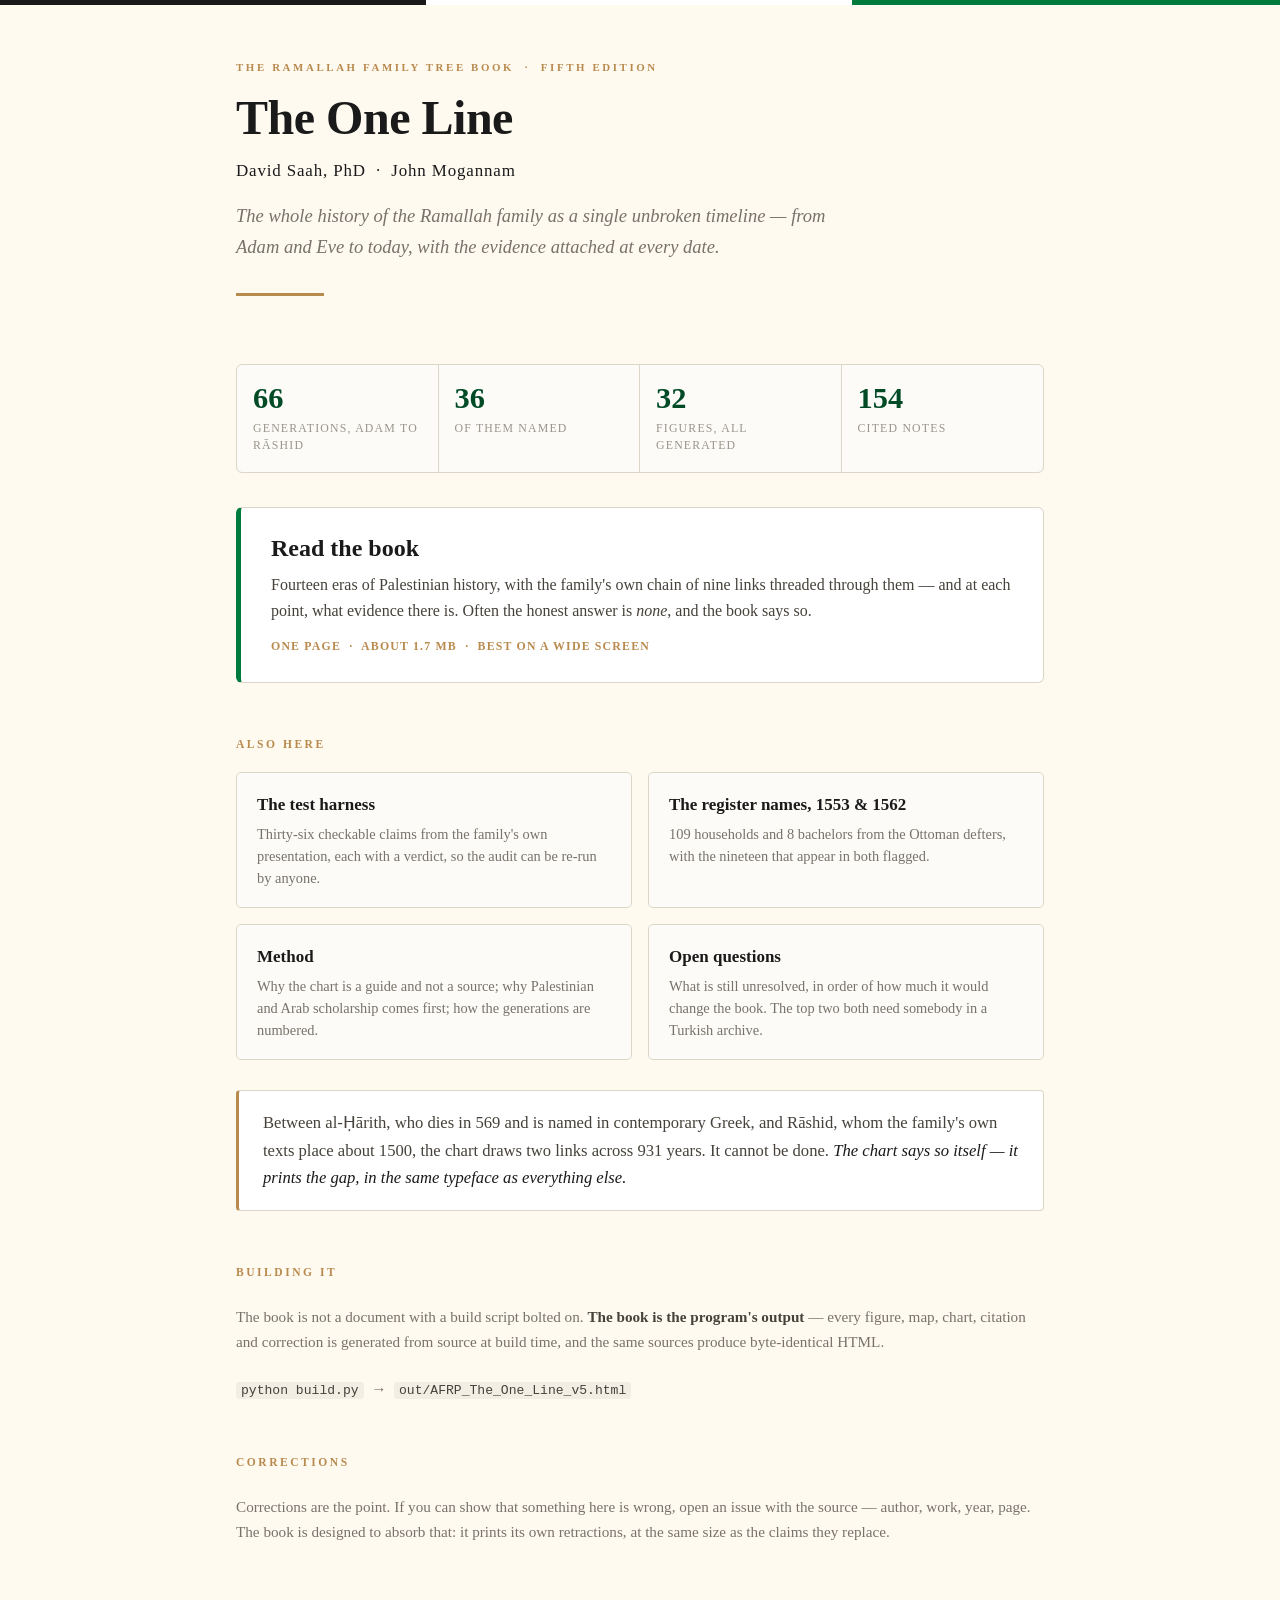
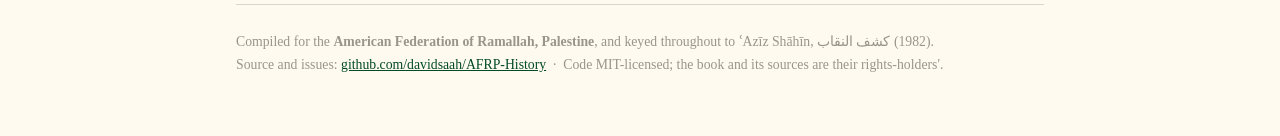
==== index.html @ 7b523f46 "Landing page for GitHub Pages" ====
<!DOCTYPE html>
<html lang="en">
<head>
<meta charset="utf-8">
<meta name="viewport" content="width=device-width,initial-scale=1">
<title>The One Line — The Ramallah Family</title>
<meta name="description" content="The whole history of the Ramallah family as a single unbroken timeline — from Adam and Eve to today, with the evidence attached at every date.">
<meta property="og:title" content="The One Line — The Ramallah Family">
<meta property="og:description" content="Sixty-six generations from Adam to Rāshid al-Ḥaddādīn, thirty-six of them named, thirty with no name at all.">
<meta property="og:type" content="book">
<style>
:root{
  --gold:#B98A4E; --grey:#77726A; --rule:#DCD6C9; --folio:#9A958C;
  --ink:#1A1A1A; --body:#46423B; --dark:#004A26; --green:#007A3D;
  --rust:#A85210; --cream:#FFFAF0; --surf:#FCFBF8;
}
*{box-sizing:border-box}
html{-webkit-text-size-adjust:100%}
body{
  margin:0; background:var(--cream); color:var(--body);
  font:17px/1.65 "Times New Roman",Times,serif;
}
.bar{height:5px;background:linear-gradient(90deg,var(--ink) 0 33.3%,#fff 33.3% 66.6%,var(--green) 66.6%)}
.wrap{max-width:860px;margin:0 auto;padding:0 26px}
header{padding:54px 0 30px}
.kicker{font-size:.68rem;letter-spacing:.24em;text-transform:uppercase;color:var(--gold);font-weight:700}
h1{font-size:3rem;line-height:1.05;margin:16px 0 0;color:var(--ink);font-weight:700;letter-spacing:-.01em}
.byline{margin:14px 0 0;font-size:1.06rem;letter-spacing:.05em;color:var(--ink)}
.sub{margin:16px 0 0;font-size:1.16rem;font-style:italic;color:var(--grey);max-width:34em}
.rule{height:3px;width:88px;background:var(--gold);margin:30px 0 0;border:0}

.stats{display:grid;grid-template-columns:repeat(4,1fr);gap:0;margin:38px 0 0;
  border:1px solid var(--rule);border-radius:6px;background:var(--surf);overflow:hidden}
.stat{padding:18px 16px;border-right:1px solid var(--rule)}
.stat:last-child{border-right:0}
.stat b{display:block;font-size:1.9rem;line-height:1;color:var(--dark)}
.stat span{display:block;margin-top:7px;font-size:.74rem;letter-spacing:.1em;
  text-transform:uppercase;color:var(--folio);line-height:1.45}

.cta{display:block;margin:34px 0 0;padding:26px 30px;background:#fff;
  border:1px solid var(--rule);border-left:5px solid var(--green);border-radius:6px;
  text-decoration:none;color:inherit;transition:border-color .15s,transform .15s}
.cta:hover{border-left-color:var(--gold);transform:translateX(2px)}
.cta .t{font-size:1.5rem;font-weight:700;color:var(--ink);line-height:1.2}
.cta .d{margin-top:9px;color:var(--body);font-size:1rem}
.cta .m{margin-top:12px;font-size:.74rem;letter-spacing:.1em;text-transform:uppercase;color:var(--gold);font-weight:700}

h2{font-size:.72rem;letter-spacing:.22em;text-transform:uppercase;color:var(--gold);
  margin:52px 0 0;font-weight:700}
.grid{display:grid;grid-template-columns:1fr 1fr;gap:16px;margin:18px 0 0}
.card{display:block;padding:18px 20px;background:var(--surf);border:1px solid var(--rule);
  border-radius:5px;text-decoration:none;color:inherit}
.card:hover{border-color:var(--gold)}
.card .t{font-weight:700;color:var(--ink)}
.card .d{margin-top:5px;font-size:.9rem;color:var(--grey);line-height:1.5}

.note{margin:22px 0 0;font-size:.95rem;color:var(--grey)}
.note b{color:var(--body)}
blockquote{margin:30px 0 0;padding:18px 24px;background:#fff;border:1px solid var(--rule);
  border-left:3px solid var(--gold);border-radius:4px;font-size:1.04rem;color:var(--body)}
blockquote i{color:var(--ink)}
footer{margin:60px 0 0;padding:26px 0 60px;border-top:1px solid var(--rule);
  font-size:.86rem;color:var(--folio)}
footer a{color:var(--dark)}
code{font:.86em ui-monospace,SFMono-Regular,Menlo,monospace;background:#F2EEE4;
  padding:1px 5px;border-radius:3px;color:var(--body)}
.ar{font-family:"Times New Roman",Times,serif;direction:rtl;unicode-bidi:isolate}
@media(max-width:720px){
  h1{font-size:2.2rem}
  .stats{grid-template-columns:1fr 1fr}
  .stat{border-bottom:1px solid var(--rule)}
  .stat:nth-child(2){border-right:0}
  .grid{grid-template-columns:1fr}
}
</style>
</head>
<body>
<div class="bar"></div>
<div class="wrap">

<header>
  <div class="kicker">The Ramallah Family Tree Book &nbsp;·&nbsp; Fifth Edition</div>
  <h1>The One Line</h1>
  <p class="byline">David Saah, PhD &nbsp;·&nbsp; John Mogannam</p>
  <p class="sub">The whole history of the Ramallah family as a single unbroken timeline —
  from Adam and Eve to today, with the evidence attached at every date.</p>
  <hr class="rule">
</header>

<div class="stats">
  <div class="stat"><b>66</b><span>generations, Adam to Rāshid</span></div>
  <div class="stat"><b>36</b><span>of them named</span></div>
  <div class="stat"><b>32</b><span>figures, all generated</span></div>
  <div class="stat"><b>154</b><span>cited notes</span></div>
</div>

<a class="cta" href="out/AFRP_The_One_Line_v5.html">
  <div class="t">Read the book</div>
  <div class="d">Fourteen eras of Palestinian history, with the family's own chain of nine
  links threaded through them — and at each point, what evidence there is. Often the honest
  answer is <i>none</i>, and the book says so.</div>
  <div class="m">One page &nbsp;·&nbsp; about 1.7 MB &nbsp;·&nbsp; best on a wide screen</div>
</a>

<h2>Also here</h2>
<div class="grid">
  <a class="card" href="out/AFRP_Timeline_Test_v1.html">
    <div class="t">The test harness</div>
    <div class="d">Thirty-six checkable claims from the family's own presentation, each with a
    verdict, so the audit can be re-run by anyone.</div>
  </a>
  <a class="card" href="data/AFRP_Register_Names_1553_1562.csv">
    <div class="t">The register names, 1553 &amp; 1562</div>
    <div class="d">109 households and 8 bachelors from the Ottoman defters, with the nineteen
    that appear in both flagged.</div>
  </a>
  <a class="card" href="docs/METHOD.md">
    <div class="t">Method</div>
    <div class="d">Why the chart is a guide and not a source; why Palestinian and Arab
    scholarship comes first; how the generations are numbered.</div>
  </a>
  <a class="card" href="docs/OPEN_QUESTIONS.md">
    <div class="t">Open questions</div>
    <div class="d">What is still unresolved, in order of how much it would change the book.
    The top two both need somebody in a Turkish archive.</div>
  </a>
</div>

<blockquote>
Between al-Ḥārith, who dies in 569 and is named in contemporary Greek, and Rāshid, whom the
family's own texts place about 1500, the chart draws two links across 931 years. It cannot be
done. <i>The chart says so itself — it prints the gap, in the same typeface as everything
else.</i>
</blockquote>

<h2>Building it</h2>
<p class="note">The book is not a document with a build script bolted on. <b>The book is the
program's output</b> — every figure, map, chart, citation and correction is generated from
source at build time, and the same sources produce byte-identical HTML.</p>
<p class="note"><code>python build.py</code> &nbsp;→&nbsp; <code>out/AFRP_The_One_Line_v5.html</code></p>

<h2>Corrections</h2>
<p class="note">Corrections are the point. If you can show that something here is wrong, open an
issue with the source — author, work, year, page. The book is designed to absorb that: it prints
its own retractions, at the same size as the claims they replace.</p>

<footer>
  Compiled for the <b>American Federation of Ramallah, Palestine</b>, and keyed throughout to
  ʿAzīz Shāhīn, <span class="ar">كشف النقاب</span> (1982).<br>
  Source and issues: <a href="https://github.com/davidsaah/AFRP-History">github.com/davidsaah/AFRP-History</a>
  &nbsp;·&nbsp; Code MIT-licensed; the book and its sources are their rights-holders'.
</footer>

</div>
</body>
</html>
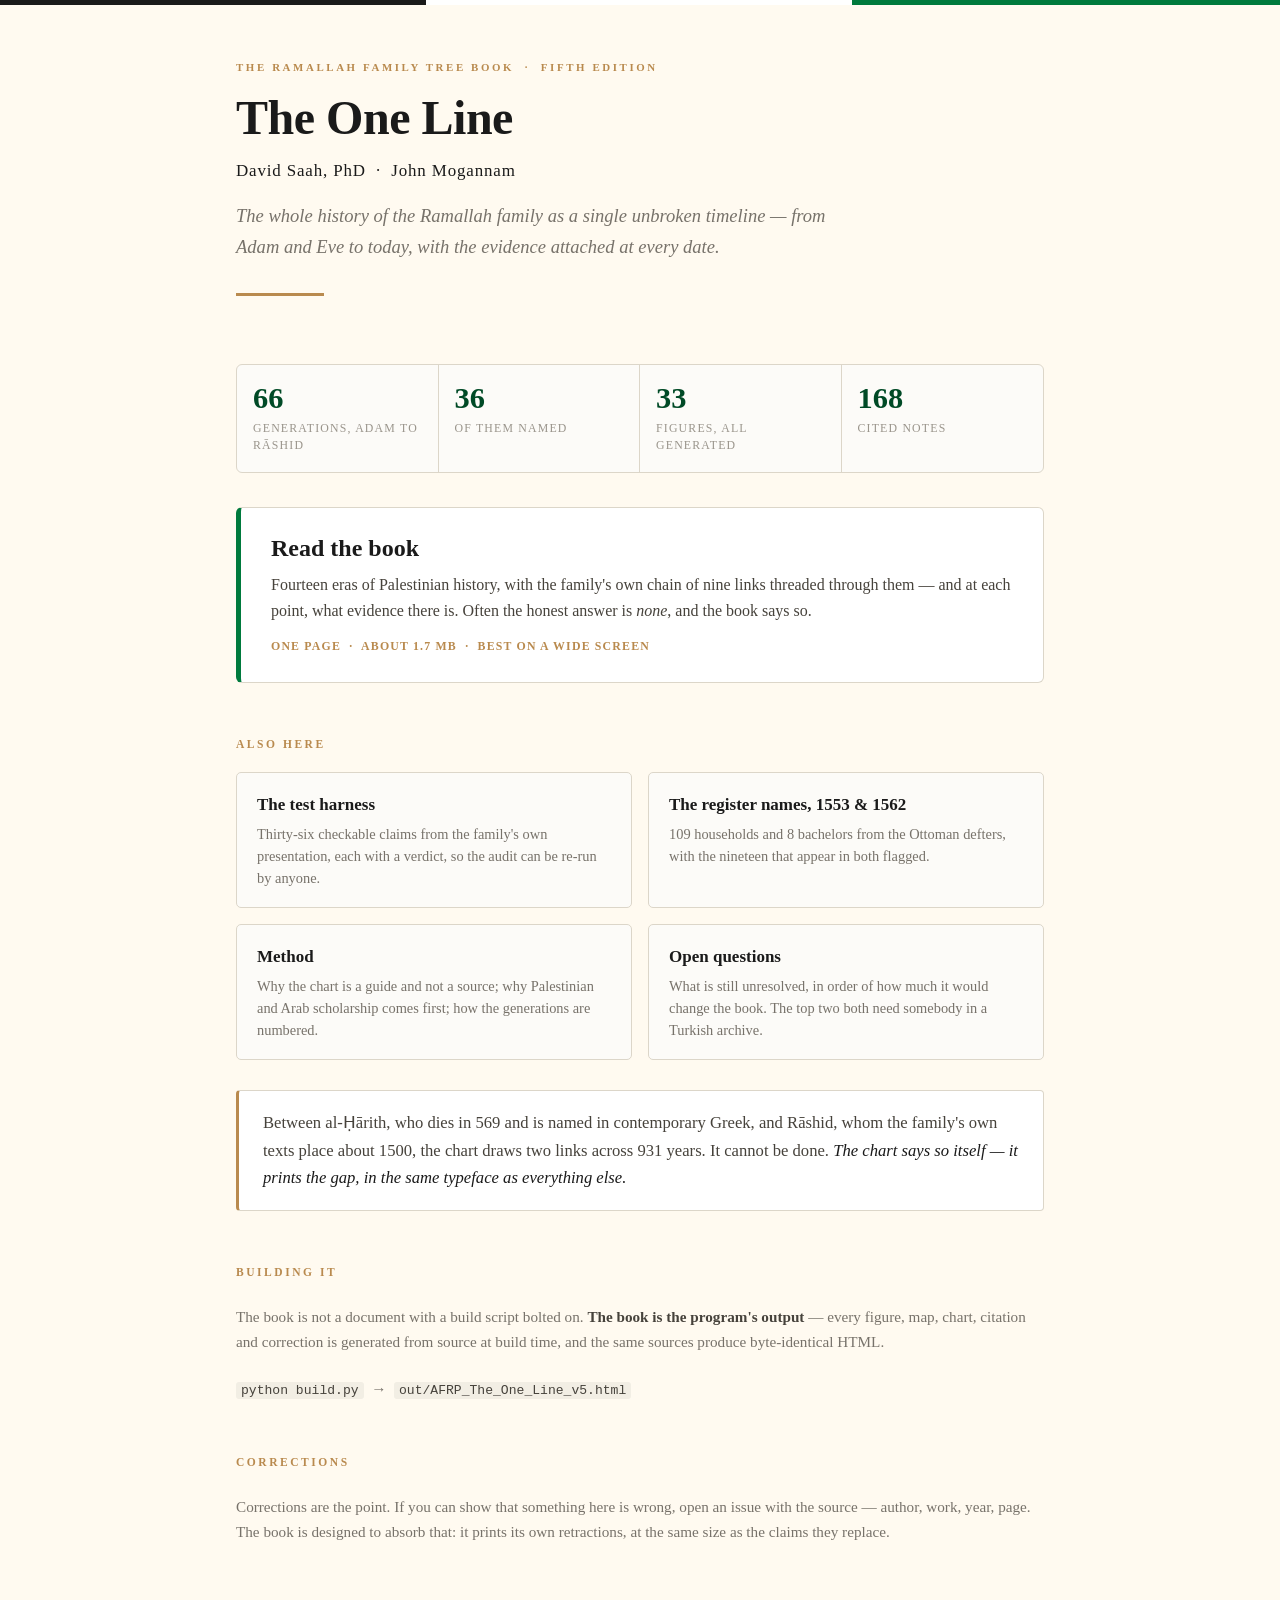
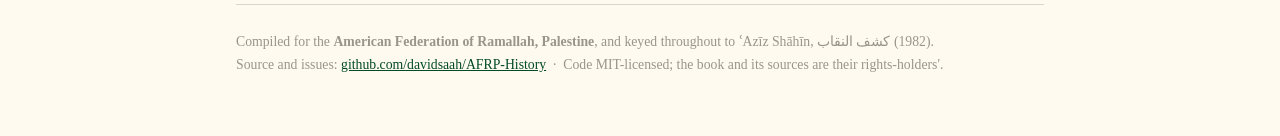
==== commit 47c0405f: "v5.1 - terraces, Jericho re-attributed, Amarna as a labour file, mobile + Pages" ====
--- a/index.html
+++ b/index.html
@@ -90,8 +90,8 @@
 <div class="stats">
   <div class="stat"><b>66</b><span>generations, Adam to Rāshid</span></div>
   <div class="stat"><b>36</b><span>of them named</span></div>
-  <div class="stat"><b>32</b><span>figures, all generated</span></div>
-  <div class="stat"><b>154</b><span>cited notes</span></div>
+  <div class="stat"><b>33</b><span>figures, all generated</span></div>
+  <div class="stat"><b>168</b><span>cited notes</span></div>
 </div>
 
 <a class="cta" href="out/AFRP_The_One_Line_v5.html">
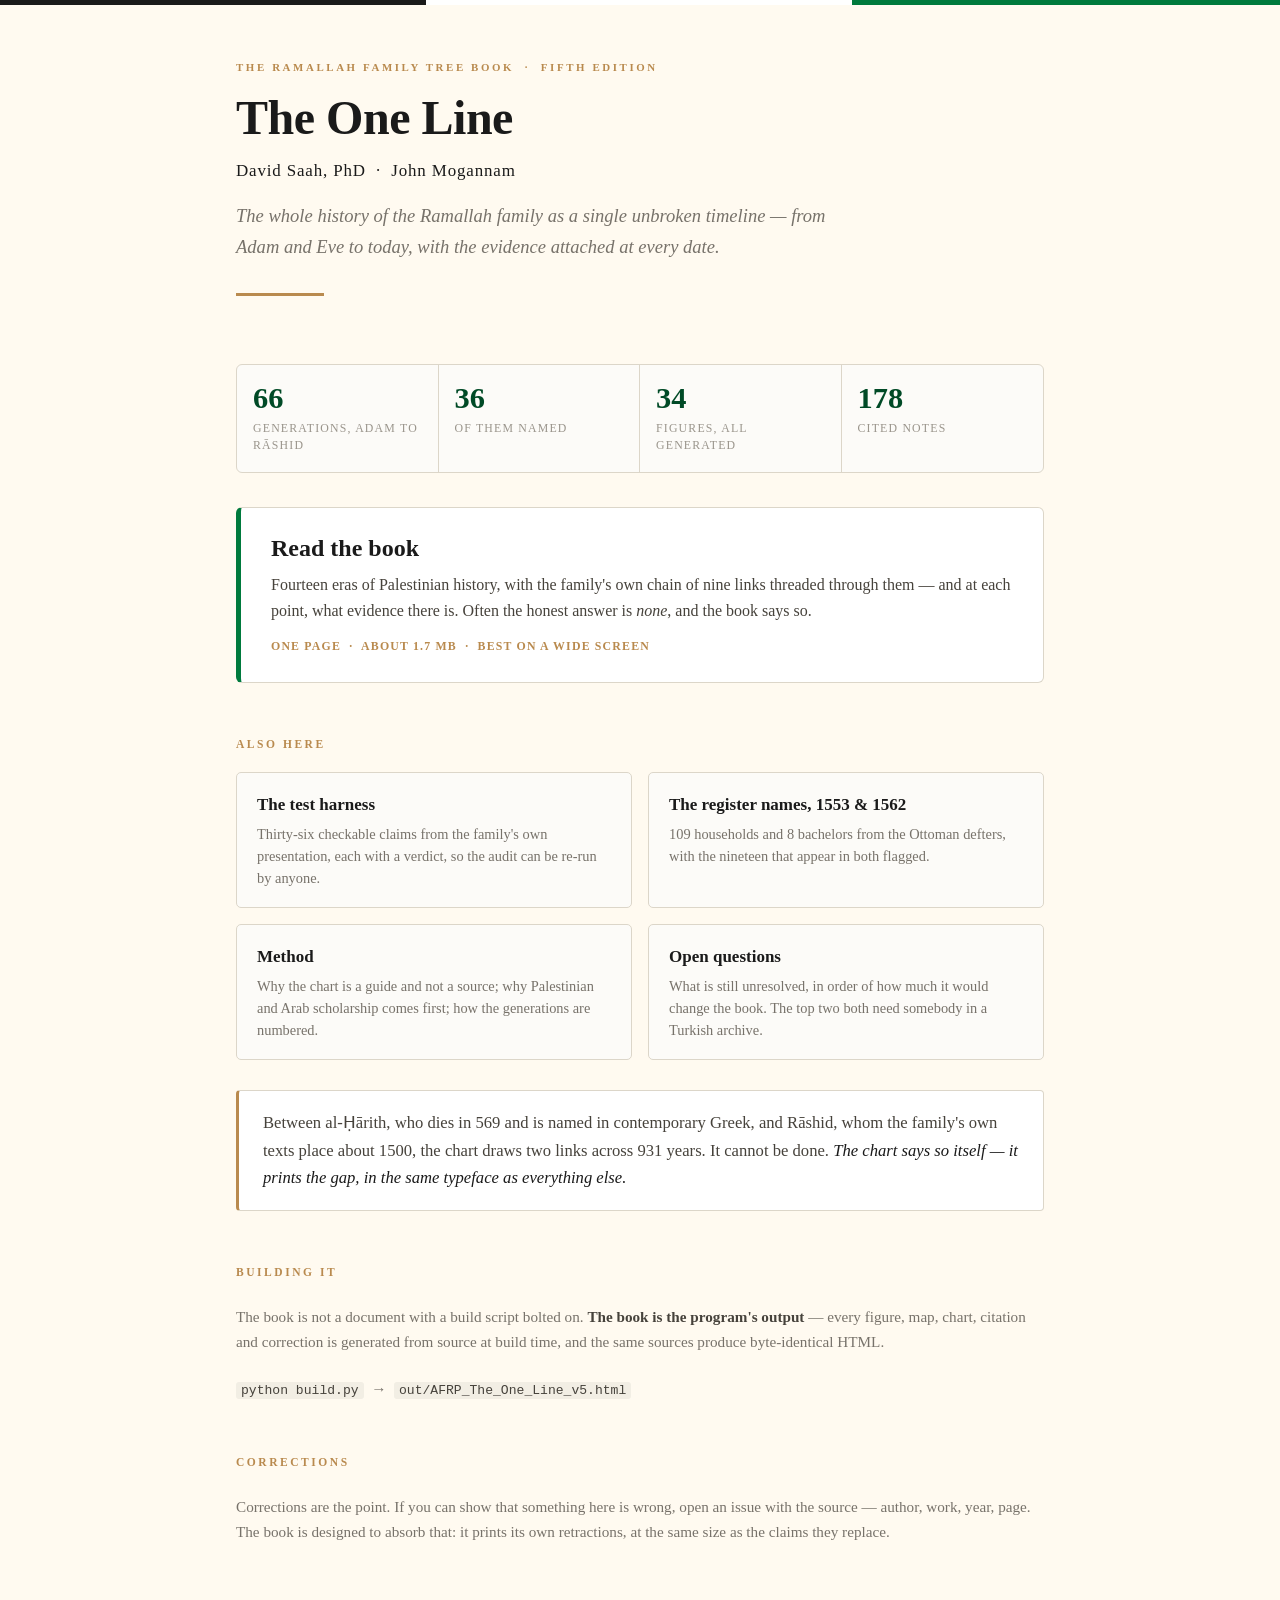
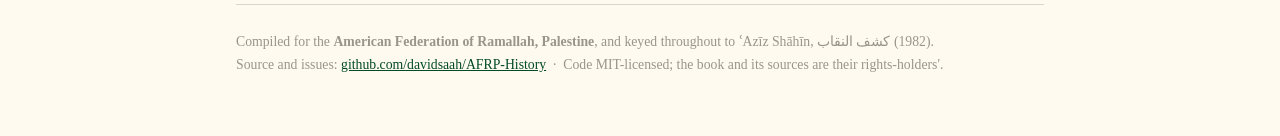
==== commit 6c6d866e: "v5.3 - the two strands, the dam, and the Haram search" ====
--- a/index.html
+++ b/index.html
@@ -90,8 +90,8 @@
 <div class="stats">
   <div class="stat"><b>66</b><span>generations, Adam to Rāshid</span></div>
   <div class="stat"><b>36</b><span>of them named</span></div>
-  <div class="stat"><b>33</b><span>figures, all generated</span></div>
-  <div class="stat"><b>168</b><span>cited notes</span></div>
+  <div class="stat"><b>34</b><span>figures, all generated</span></div>
+  <div class="stat"><b>178</b><span>cited notes</span></div>
 </div>
 
 <a class="cta" href="out/AFRP_The_One_Line_v5.html">
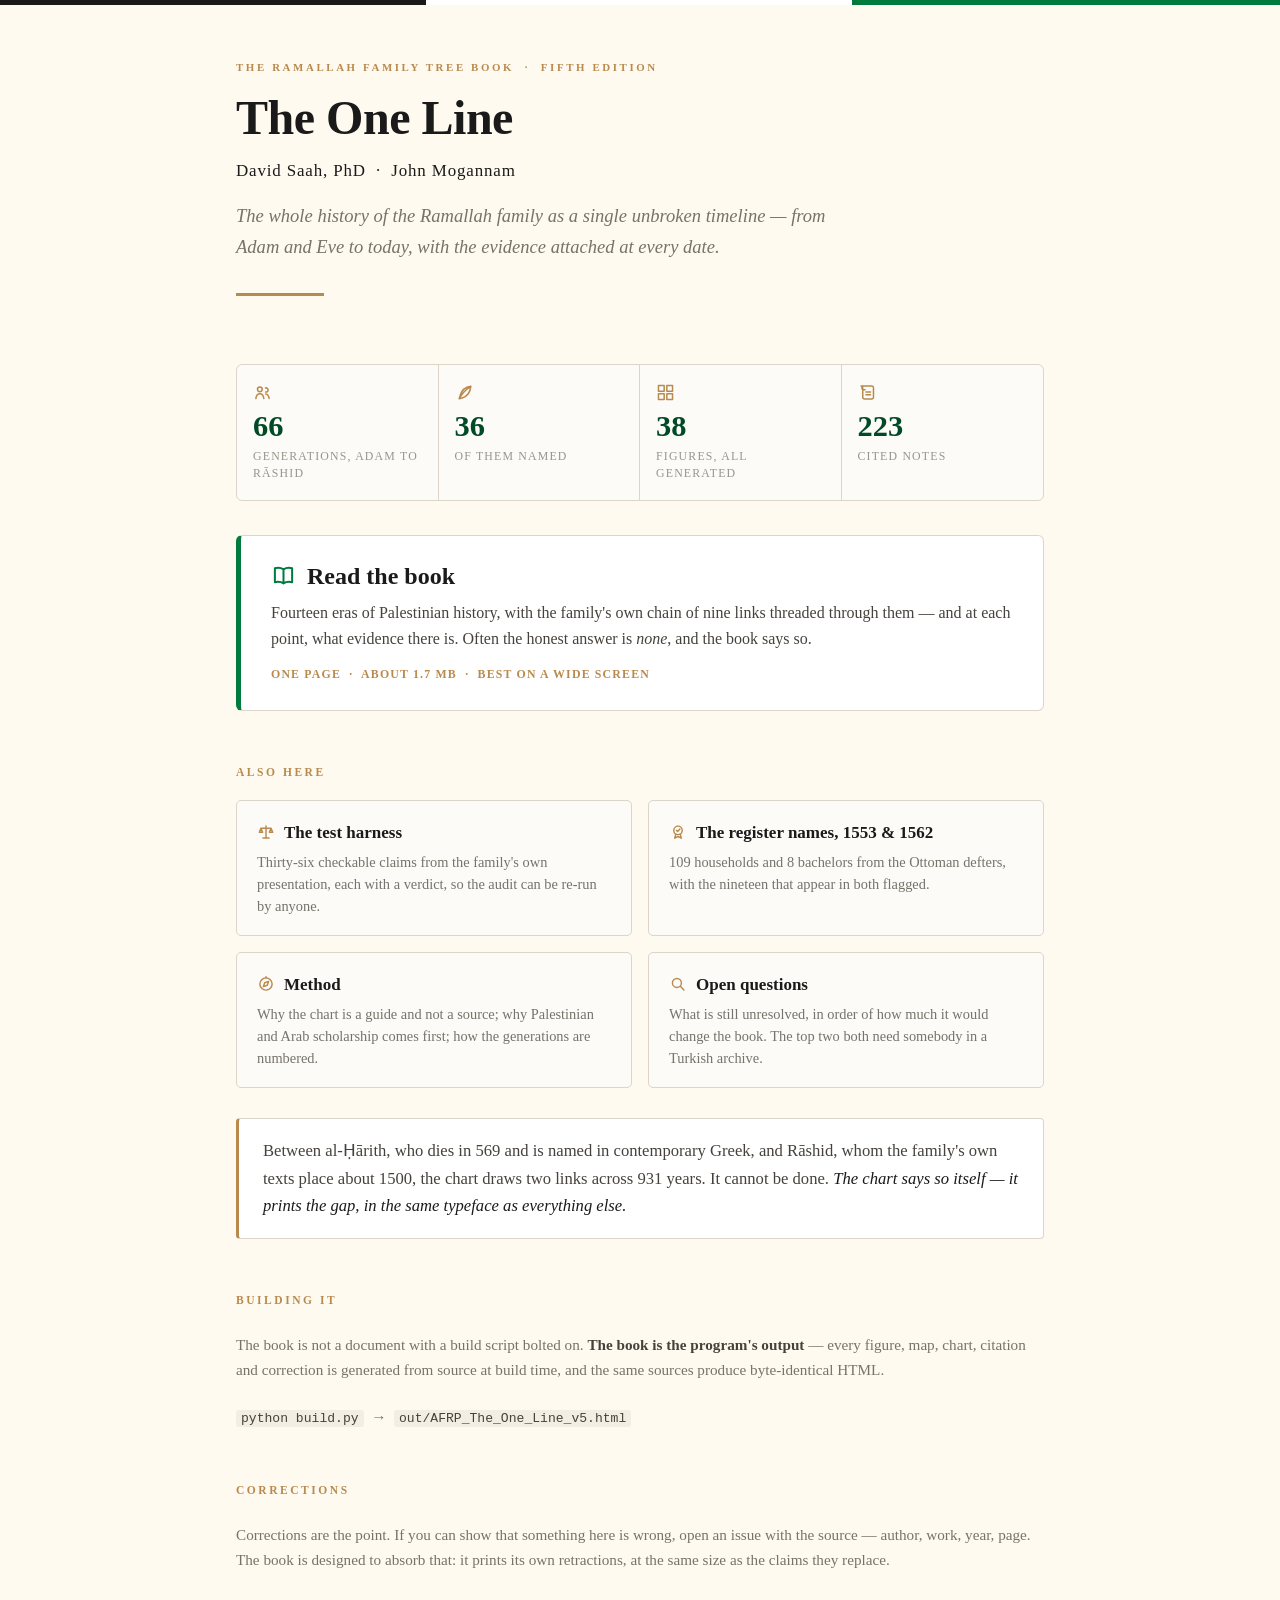
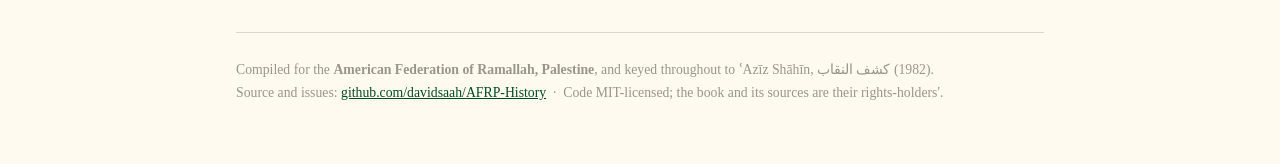
==== commit c433ec88: "v5.5-v5.7 - the Gospels on this ridge, al-Bira, 1834, the camps, an audit, and fourteen open questio" ====
--- a/index.html
+++ b/index.html
@@ -72,9 +72,32 @@
   .stat:nth-child(2){border-right:0}
   .grid{grid-template-columns:1fr}
 }
+
+/* AFRP marks — from the platform prototype. currentColor throughout, so each
+   one takes the colour of the box it sits in; no palette change anywhere. */
+.ic{fill:none;flex:none}
+.stat .ic{display:block;width:19px;height:19px;color:var(--gold);margin:0 0 9px}
+.cta .t .ic{width:25px;height:25px;color:var(--green);margin-right:11px;vertical-align:-.16em;
+  transition:color .15s}
+.cta:hover .t .ic{color:var(--gold)}
+.card .t .ic{width:18px;height:18px;color:var(--gold);margin-right:9px;vertical-align:-.14em;
+  transition:color .15s}
+.card:hover .t .ic{color:var(--dark)}
 </style>
 </head>
 <body>
+<svg xmlns="http://www.w3.org/2000/svg" aria-hidden="true" focusable="false"
+     style="position:absolute;width:0;height:0;overflow:hidden"><defs>
+<symbol id="i-people" viewBox="0 0 20 20"><circle cx="7.2" cy="6.6" r="2.5" fill="none" stroke="currentColor" stroke-width="1.6"/><path d="M3 16.4c.5-3.2 2-5 4.2-5s3.7 1.8 4.2 5M13.2 5.2a2.2 2.2 0 1 1 .1 4.3M13.4 11.6c1.9.3 3.1 1.9 3.6 4.6" fill="none" stroke="currentColor" stroke-width="1.6" stroke-linecap="round"/></symbol>
+<symbol id="i-quill" viewBox="0 0 20 20"><path d="M16.7 3.3C11 3.9 6.8 7.9 5.3 13.5l-.9 3.1 3.1-.9C13.1 14.2 16.1 9.3 16.7 3.3ZM4.4 16.6C8 10.4 11.6 6.9 15 4.9" fill="none" stroke="currentColor" stroke-width="1.6" stroke-linecap="round" stroke-linejoin="round"/></symbol>
+<symbol id="i-grid" viewBox="0 0 20 20"><path d="M2.6 2.6h6v6h-6zM11.4 2.6h6v6h-6zM2.6 11.4h6v6h-6zM11.4 11.4h6v6h-6z" fill="none" stroke="currentColor" stroke-width="1.6" stroke-linejoin="round"/></symbol>
+<symbol id="i-scroll" viewBox="0 0 20 20"><path d="M6 3.2h8.4A1.9 1.9 0 0 1 16.3 5v10a1.8 1.8 0 0 1-1.8 1.8H6.9A1.9 1.9 0 0 1 5 14.9V5A1.9 1.9 0 0 0 3.2 3.2H6a1.9 1.9 0 0 0 0 3.8h1.4M8.4 9.4h4.8M8.4 12.4h4.8" fill="none" stroke="currentColor" stroke-width="1.6" stroke-linecap="round" stroke-linejoin="round"/></symbol>
+<symbol id="i-book" viewBox="0 0 20 20"><path d="M10 5.1C8 3.8 5.4 3.6 3.1 4.2v11.2c2.3-.6 4.9-.4 6.9.9 2-1.3 4.6-1.5 6.9-.9V4.2C14.6 3.6 12 3.8 10 5.1Zm0 0v11.2" fill="none" stroke="currentColor" stroke-width="1.6" stroke-linecap="round" stroke-linejoin="round"/></symbol>
+<symbol id="i-scales" viewBox="0 0 20 20"><path d="M10 3.4v13.2M6.6 16.6h6.8M4.4 5.8h11.2M4.4 5.8l-1.9 4.4h3.8ZM15.6 5.8l-1.9 4.4h3.8Z" fill="none" stroke="currentColor" stroke-width="1.6" stroke-linecap="round" stroke-linejoin="round"/></symbol>
+<symbol id="i-seal" viewBox="0 0 20 20"><circle cx="10" cy="8.2" r="4.7" fill="none" stroke="currentColor" stroke-width="1.6"/><path d="m7.5 12.3-1.2 4.6 3.7-1.9 3.7 1.9-1.2-4.6M8.2 8.1l1.4 1.4 2.5-2.8" fill="none" stroke="currentColor" stroke-width="1.6" stroke-linecap="round" stroke-linejoin="round"/></symbol>
+<symbol id="i-compass" viewBox="0 0 20 20"><circle cx="10" cy="10" r="6.8" fill="none" stroke="currentColor" stroke-width="1.6"/><path d="m12.9 7.1-1.5 4.3-4.3 1.5 1.5-4.3ZM10 2v1.4" fill="none" stroke="currentColor" stroke-width="1.6" stroke-linecap="round" stroke-linejoin="round"/></symbol>
+<symbol id="i-search" viewBox="0 0 20 20"><circle cx="8.8" cy="8.8" r="5" fill="none" stroke="currentColor" stroke-width="1.6"/><path d="m12.6 12.6 4 4" fill="none" stroke="currentColor" stroke-width="1.6" stroke-linecap="round"/></symbol>
+</defs></svg>
 <div class="bar"></div>
 <div class="wrap">
 
@@ -88,14 +111,14 @@
 </header>
 
 <div class="stats">
-  <div class="stat"><b>66</b><span>generations, Adam to Rāshid</span></div>
-  <div class="stat"><b>36</b><span>of them named</span></div>
-  <div class="stat"><b>34</b><span>figures, all generated</span></div>
-  <div class="stat"><b>178</b><span>cited notes</span></div>
+  <div class="stat"><svg class="ic"><use href="#i-people"/></svg><b>66</b><span>generations, Adam to Rāshid</span></div>
+  <div class="stat"><svg class="ic"><use href="#i-quill"/></svg><b>36</b><span>of them named</span></div>
+  <div class="stat"><svg class="ic"><use href="#i-grid"/></svg><b>38</b><span>figures, all generated</span></div>
+  <div class="stat"><svg class="ic"><use href="#i-scroll"/></svg><b>223</b><span>cited notes</span></div>
 </div>
 
 <a class="cta" href="out/AFRP_The_One_Line_v5.html">
-  <div class="t">Read the book</div>
+  <div class="t"><svg class="ic"><use href="#i-book"/></svg>Read the book</div>
   <div class="d">Fourteen eras of Palestinian history, with the family's own chain of nine
   links threaded through them — and at each point, what evidence there is. Often the honest
   answer is <i>none</i>, and the book says so.</div>
@@ -105,22 +128,22 @@
 <h2>Also here</h2>
 <div class="grid">
   <a class="card" href="out/AFRP_Timeline_Test_v1.html">
-    <div class="t">The test harness</div>
+    <div class="t"><svg class="ic"><use href="#i-scales"/></svg>The test harness</div>
     <div class="d">Thirty-six checkable claims from the family's own presentation, each with a
     verdict, so the audit can be re-run by anyone.</div>
   </a>
   <a class="card" href="data/AFRP_Register_Names_1553_1562.csv">
-    <div class="t">The register names, 1553 &amp; 1562</div>
+    <div class="t"><svg class="ic"><use href="#i-seal"/></svg>The register names, 1553 &amp; 1562</div>
     <div class="d">109 households and 8 bachelors from the Ottoman defters, with the nineteen
     that appear in both flagged.</div>
   </a>
   <a class="card" href="docs/METHOD.md">
-    <div class="t">Method</div>
+    <div class="t"><svg class="ic"><use href="#i-compass"/></svg>Method</div>
     <div class="d">Why the chart is a guide and not a source; why Palestinian and Arab
     scholarship comes first; how the generations are numbered.</div>
   </a>
   <a class="card" href="docs/OPEN_QUESTIONS.md">
-    <div class="t">Open questions</div>
+    <div class="t"><svg class="ic"><use href="#i-search"/></svg>Open questions</div>
     <div class="d">What is still unresolved, in order of how much it would change the book.
     The top two both need somebody in a Turkish archive.</div>
   </a>
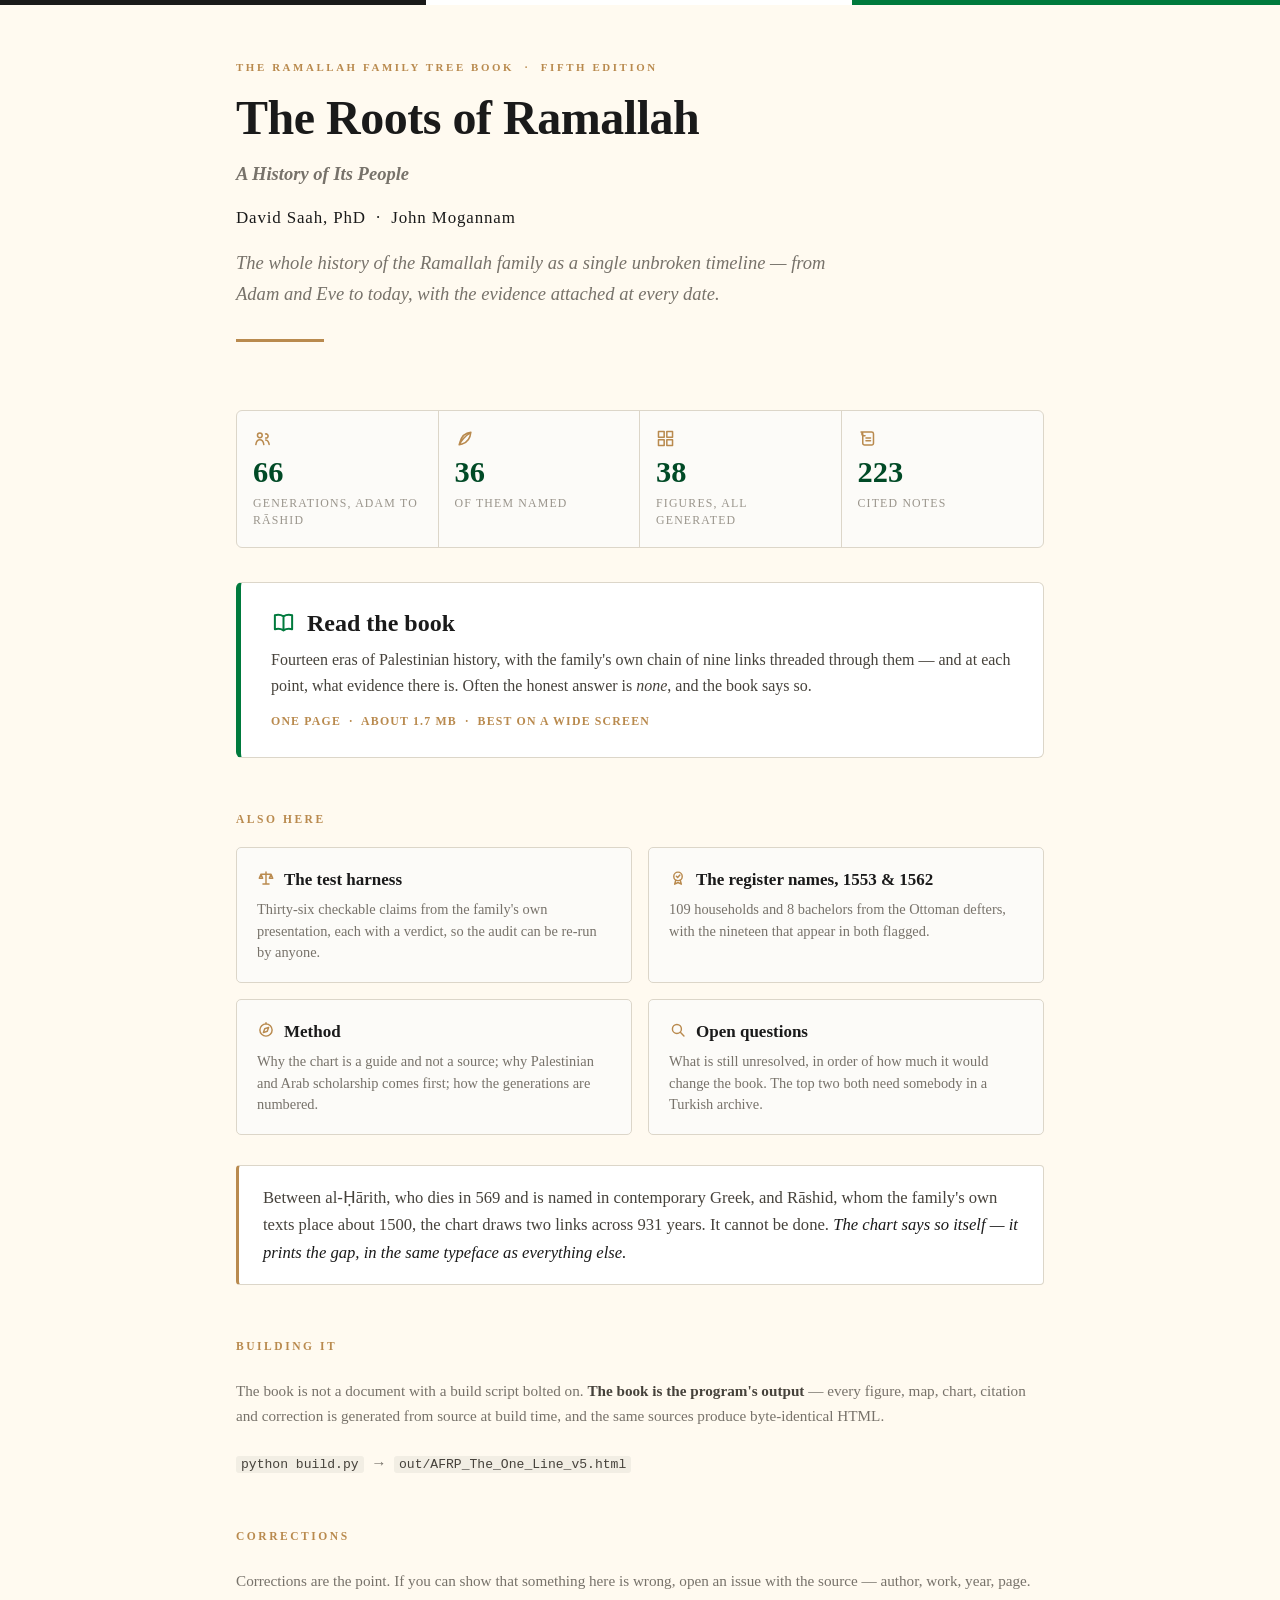
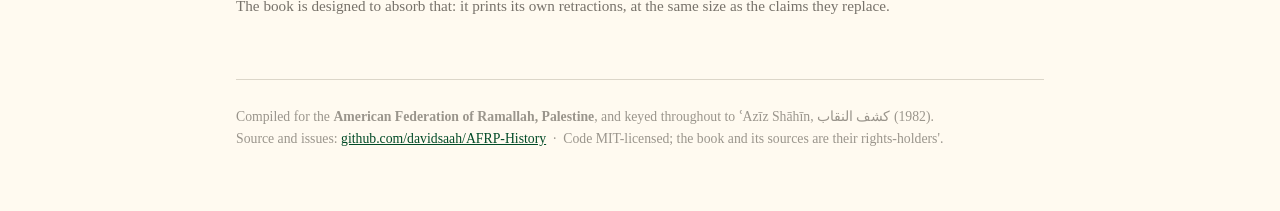
==== commit 42df7ef3: "Retitle the book: The Roots of Ramallah: A History of Its People Formerly "The One Line — The Ramall" ====
--- a/index.html
+++ b/index.html
@@ -3,9 +3,9 @@
 <head>
 <meta charset="utf-8">
 <meta name="viewport" content="width=device-width,initial-scale=1">
-<title>The One Line — The Ramallah Family</title>
+<title>The Roots of Ramallah: A History of Its People</title>
 <meta name="description" content="The whole history of the Ramallah family as a single unbroken timeline — from Adam and Eve to today, with the evidence attached at every date.">
-<meta property="og:title" content="The One Line — The Ramallah Family">
+<meta property="og:title" content="The Roots of Ramallah: A History of Its People">
 <meta property="og:description" content="Sixty-six generations from Adam to Rāshid al-Ḥaddādīn, thirty-six of them named, thirty with no name at all.">
 <meta property="og:type" content="book">
 <style>
@@ -103,7 +103,8 @@
 
 <header>
   <div class="kicker">The Ramallah Family Tree Book &nbsp;·&nbsp; Fifth Edition</div>
-  <h1>The One Line</h1>
+  <h1>The Roots of Ramallah</h1>
+  <p class="sub"><b>A History of Its People</b></p>
   <p class="byline">David Saah, PhD &nbsp;·&nbsp; John Mogannam</p>
   <p class="sub">The whole history of the Ramallah family as a single unbroken timeline —
   from Adam and Eve to today, with the evidence attached at every date.</p>
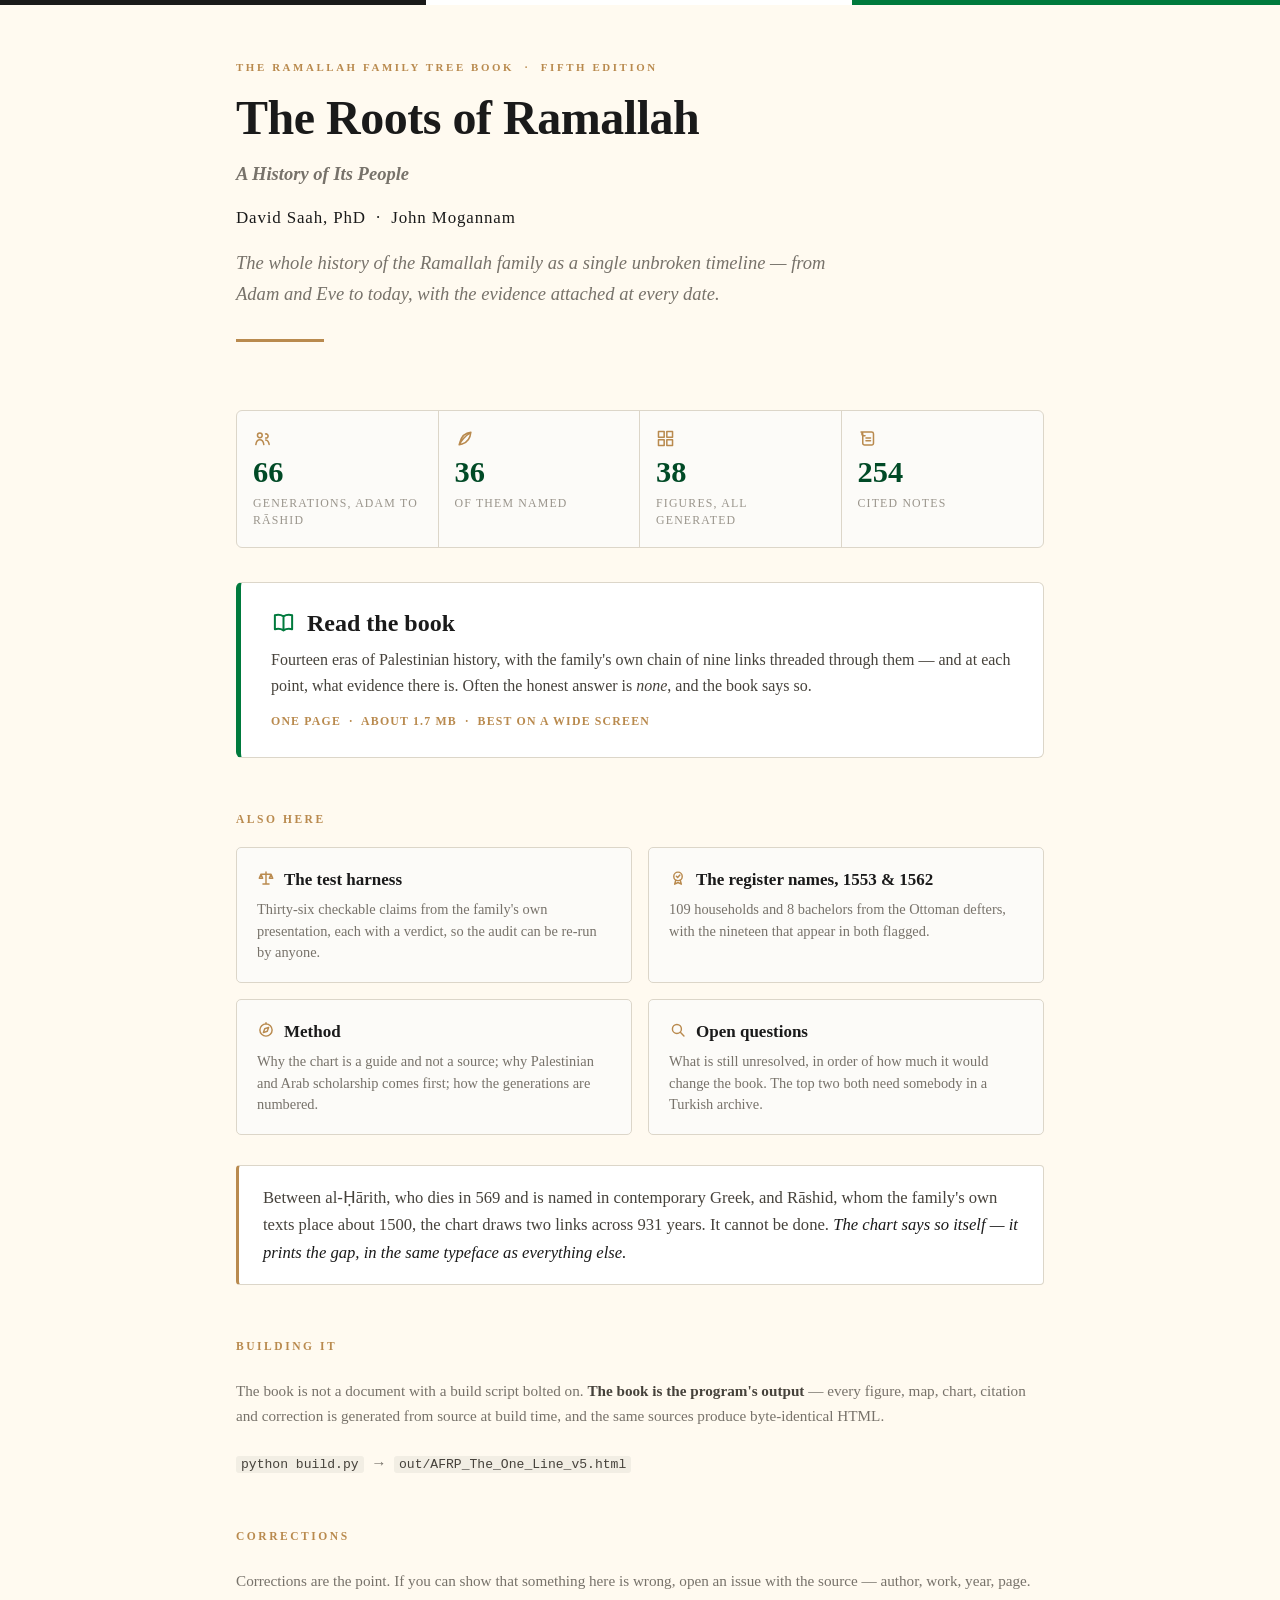
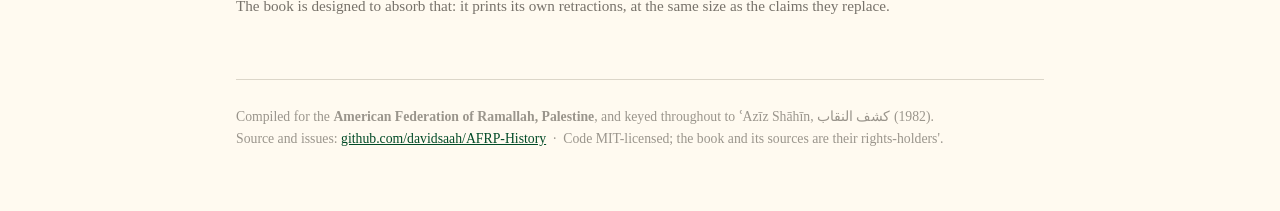
==== commit b3aec55b: "v58: fold in the October research - 1186: the charter pledges an unnamed hamlet near the road to Ram" ====
--- a/index.html
+++ b/index.html
@@ -115,7 +115,7 @@
   <div class="stat"><svg class="ic"><use href="#i-people"/></svg><b>66</b><span>generations, Adam to Rāshid</span></div>
   <div class="stat"><svg class="ic"><use href="#i-quill"/></svg><b>36</b><span>of them named</span></div>
   <div class="stat"><svg class="ic"><use href="#i-grid"/></svg><b>38</b><span>figures, all generated</span></div>
-  <div class="stat"><svg class="ic"><use href="#i-scroll"/></svg><b>223</b><span>cited notes</span></div>
+  <div class="stat"><svg class="ic"><use href="#i-scroll"/></svg><b>254</b><span>cited notes</span></div>
 </div>
 
 <a class="cta" href="out/AFRP_The_One_Line_v5.html">
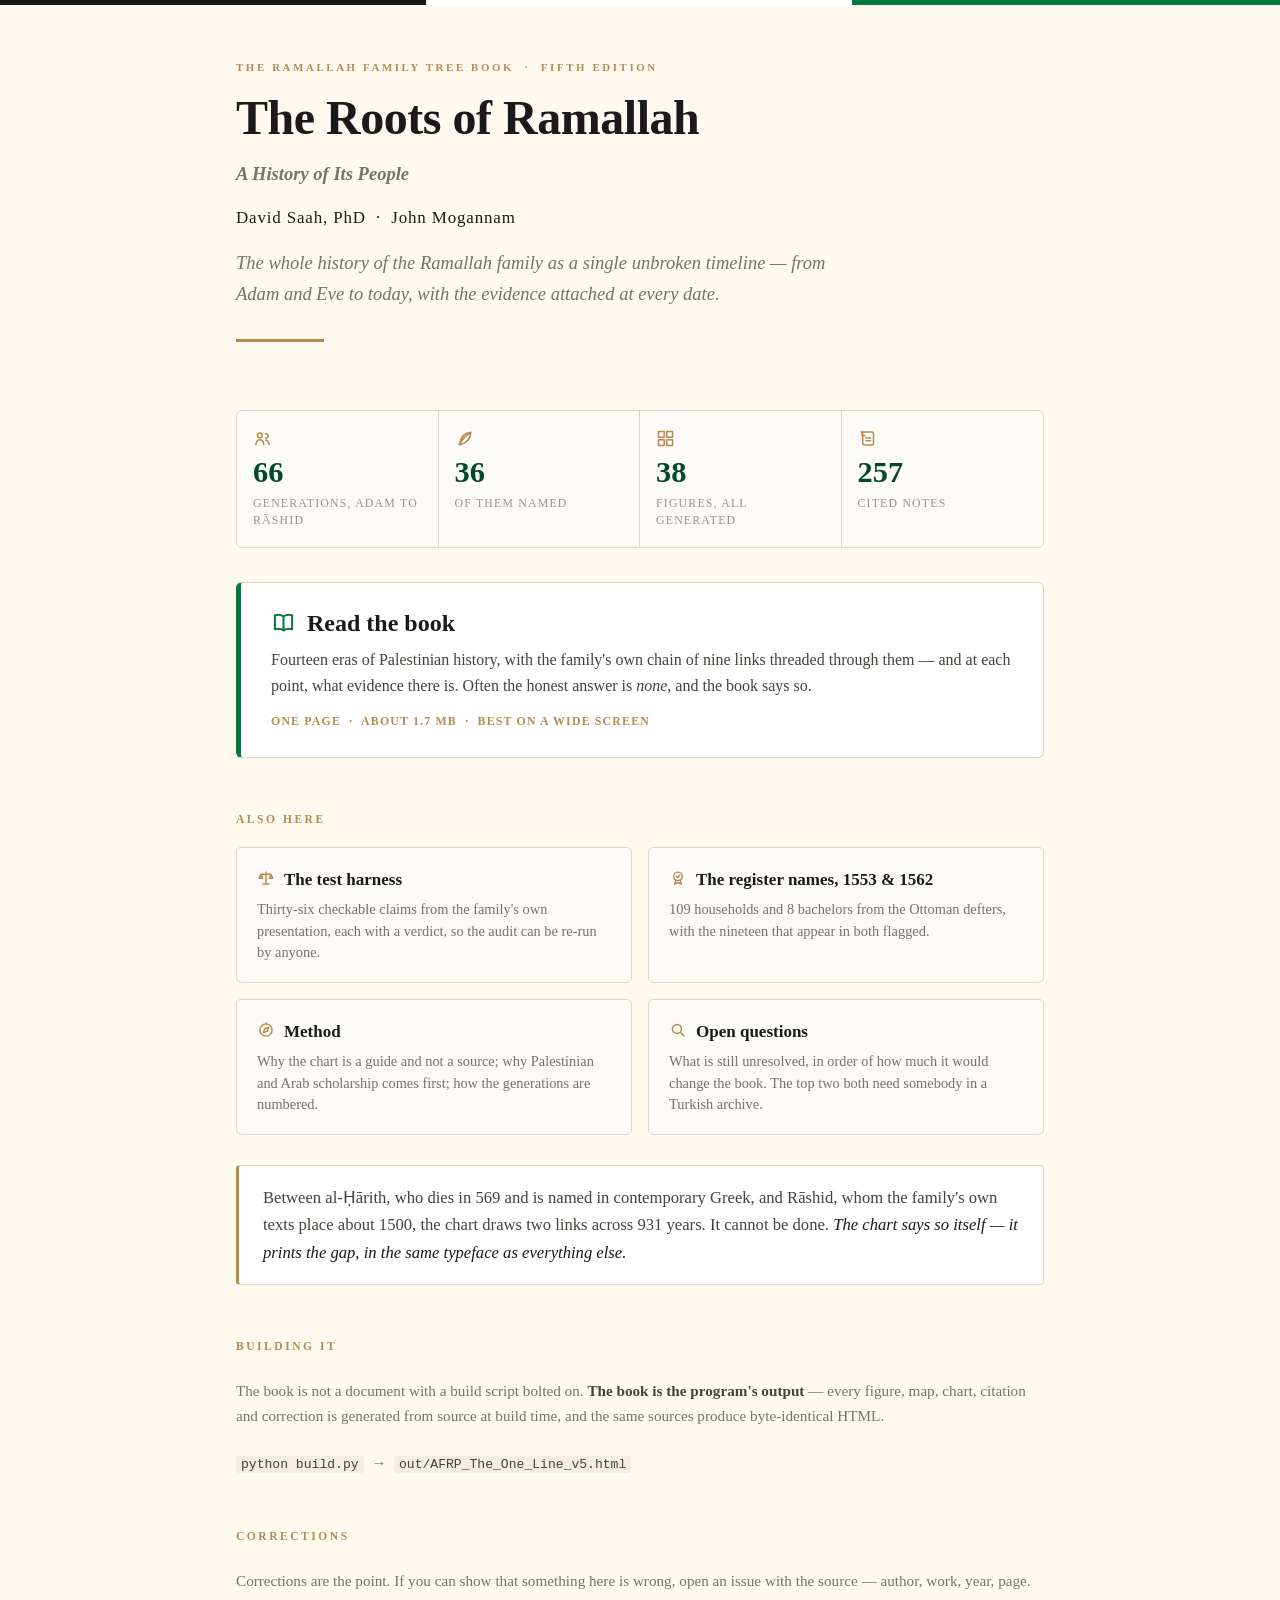
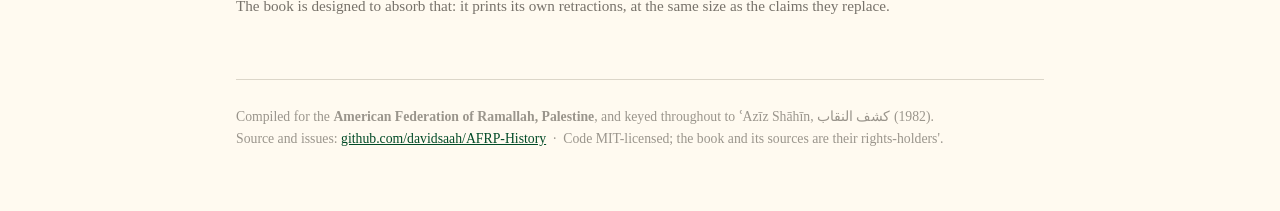
==== commit 27ff90a9: "v59: check the Wikipedia leads at the source and fold in what holds 1938 gains Khalil Totah's diary " ====
--- a/index.html
+++ b/index.html
@@ -115,7 +115,7 @@
   <div class="stat"><svg class="ic"><use href="#i-people"/></svg><b>66</b><span>generations, Adam to Rāshid</span></div>
   <div class="stat"><svg class="ic"><use href="#i-quill"/></svg><b>36</b><span>of them named</span></div>
   <div class="stat"><svg class="ic"><use href="#i-grid"/></svg><b>38</b><span>figures, all generated</span></div>
-  <div class="stat"><svg class="ic"><use href="#i-scroll"/></svg><b>254</b><span>cited notes</span></div>
+  <div class="stat"><svg class="ic"><use href="#i-scroll"/></svg><b>257</b><span>cited notes</span></div>
 </div>
 
 <a class="cta" href="out/AFRP_The_One_Line_v5.html">
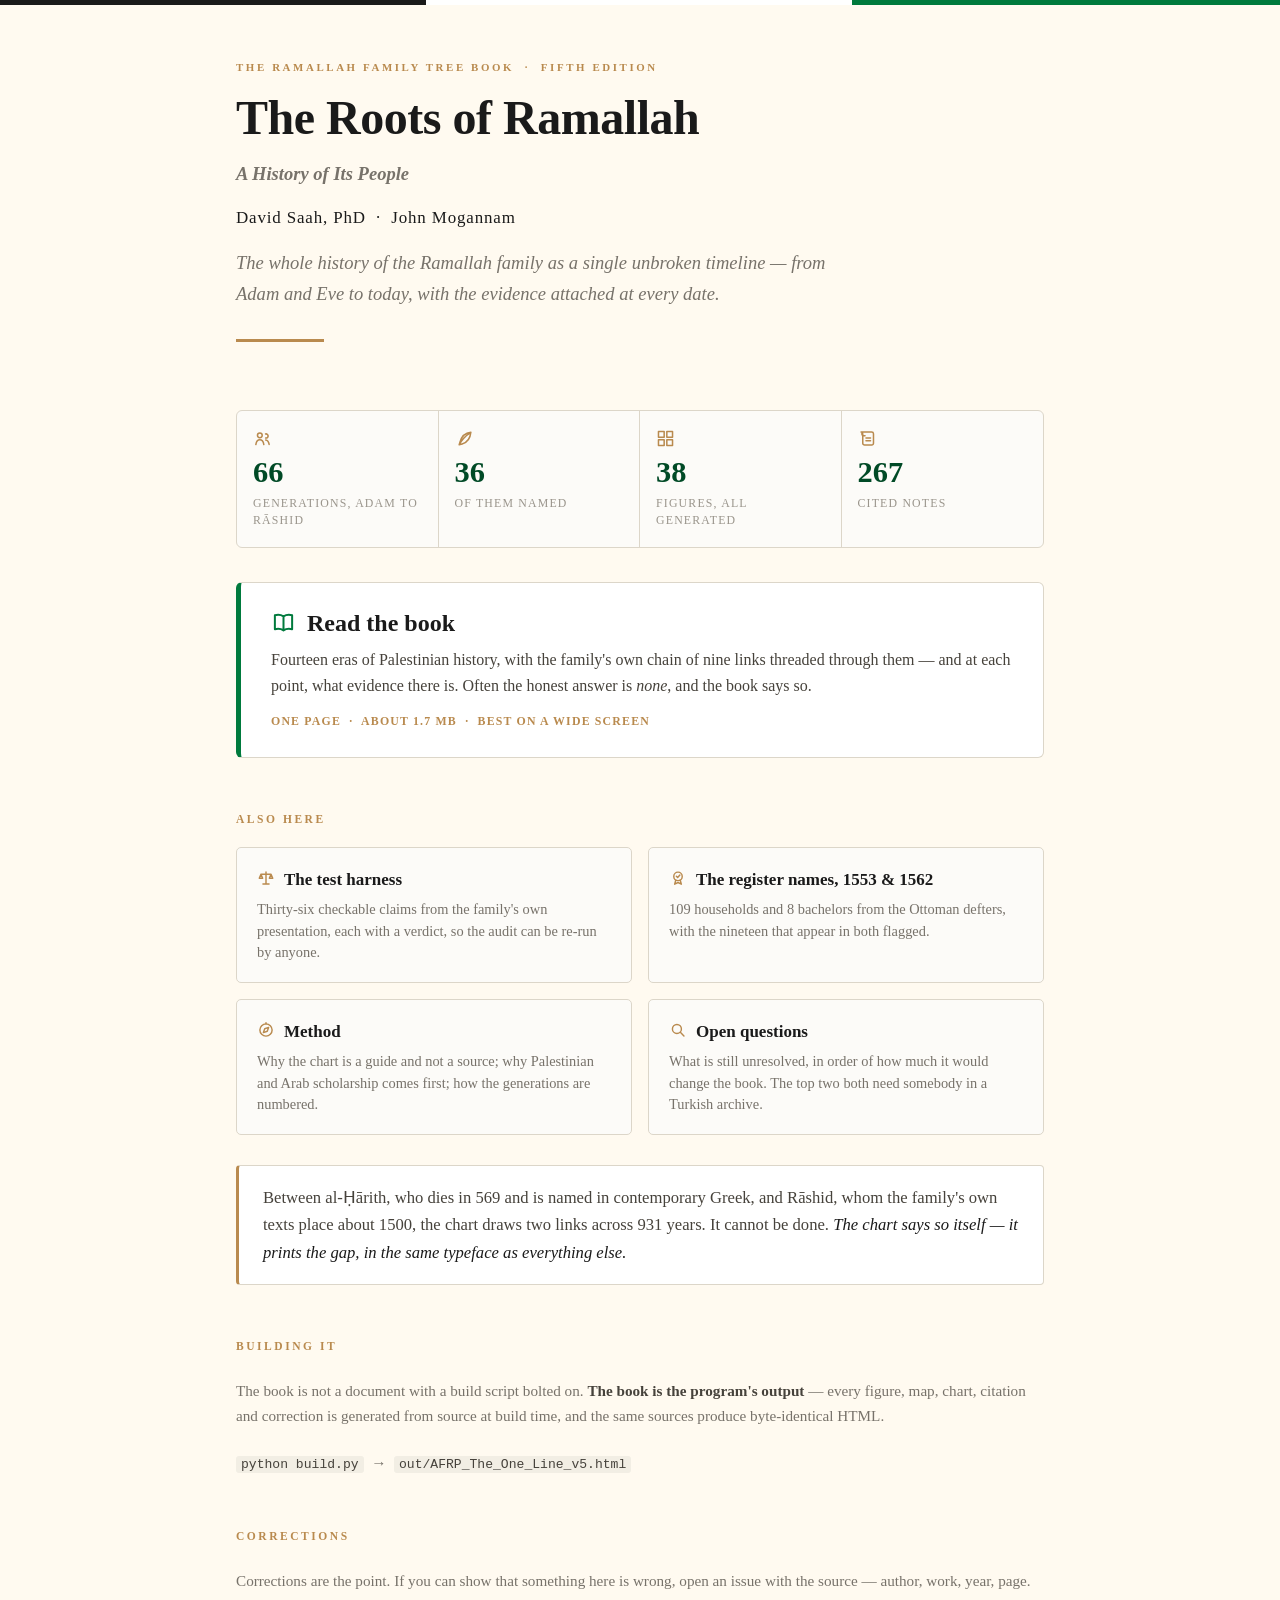
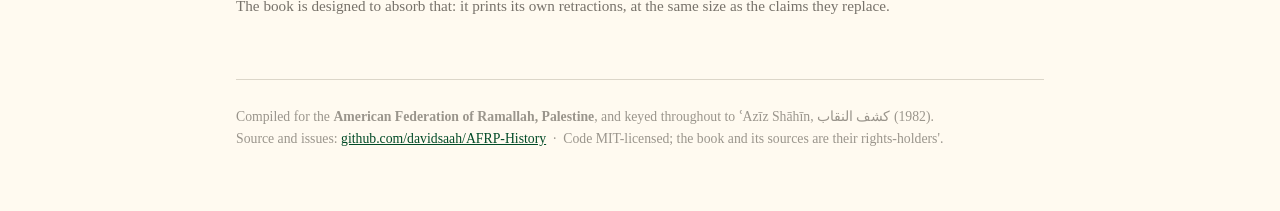
==== commit 9bcad59e: "v60: front matter, oral traditions, 1561-62 wording, new documents, photographs Co-Authored-By: Clau" ====
--- a/index.html
+++ b/index.html
@@ -115,7 +115,7 @@
   <div class="stat"><svg class="ic"><use href="#i-people"/></svg><b>66</b><span>generations, Adam to Rāshid</span></div>
   <div class="stat"><svg class="ic"><use href="#i-quill"/></svg><b>36</b><span>of them named</span></div>
   <div class="stat"><svg class="ic"><use href="#i-grid"/></svg><b>38</b><span>figures, all generated</span></div>
-  <div class="stat"><svg class="ic"><use href="#i-scroll"/></svg><b>257</b><span>cited notes</span></div>
+  <div class="stat"><svg class="ic"><use href="#i-scroll"/></svg><b>267</b><span>cited notes</span></div>
 </div>
 
 <a class="cta" href="out/AFRP_The_One_Line_v5.html">
